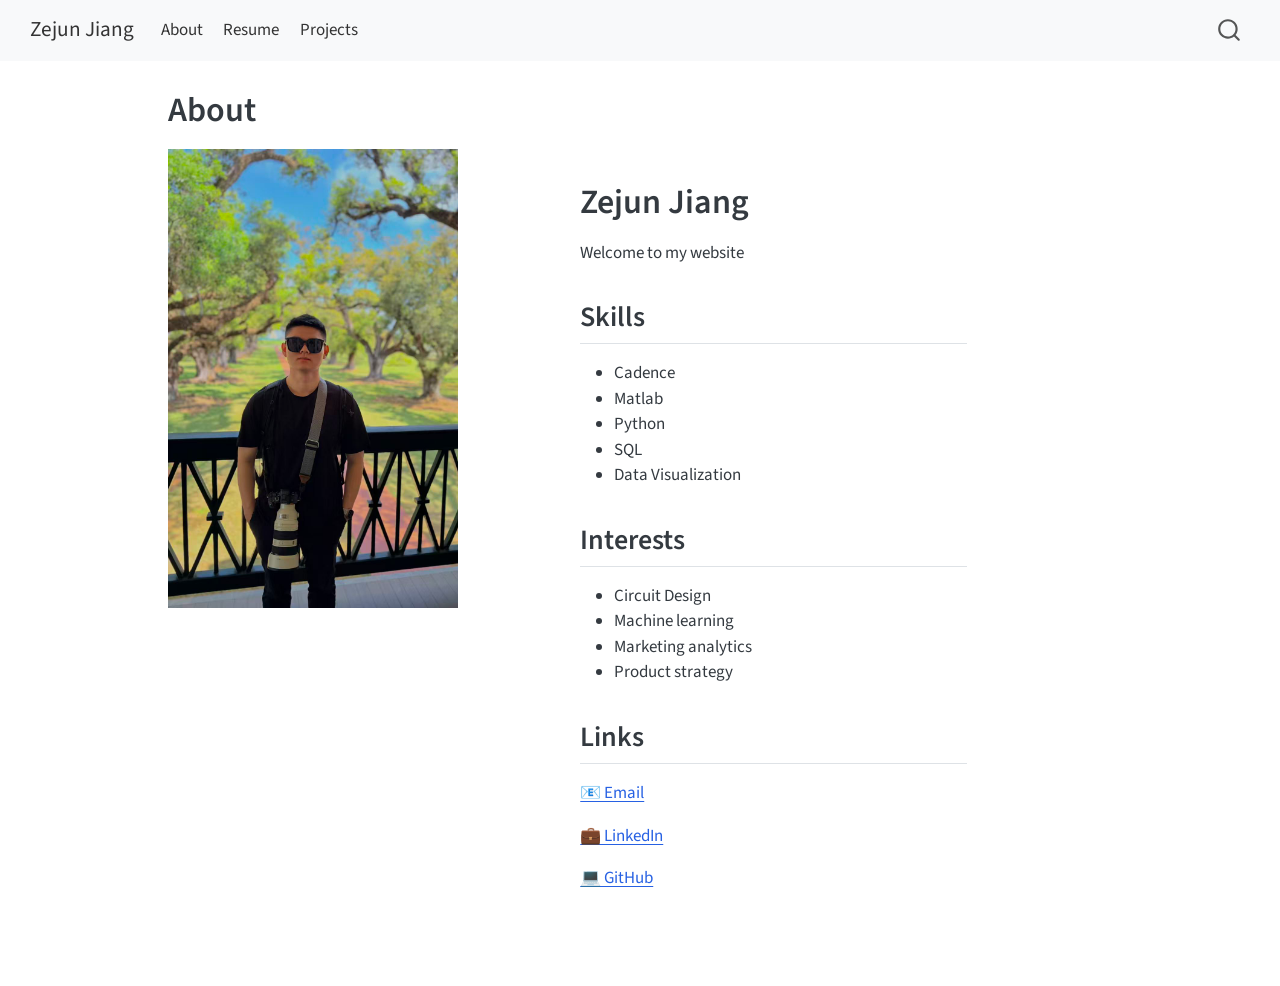
==== docs/index.html @ 67fb1007 "update website" ====
<!DOCTYPE html>
<html xmlns="http://www.w3.org/1999/xhtml" lang="en" xml:lang="en"><head>

<meta charset="utf-8">
<meta name="generator" content="quarto-1.9.36">

<meta name="viewport" content="width=device-width, initial-scale=1.0, user-scalable=yes">


<title>About – Zejun Jiang</title>
<style>
/* Default styles provided by pandoc.
** See https://pandoc.org/MANUAL.html#variables-for-html for config info.
*/
code{white-space: pre-wrap;}
span.smallcaps{font-variant: small-caps;}
div.columns{display: flex; gap: min(4vw, 1.5em);}
div.column{flex: auto; overflow-x: auto;}
div.hanging-indent{margin-left: 1.5em; text-indent: -1.5em;}
ul.task-list{list-style: none;}
ul.task-list li input[type="checkbox"] {
  width: 0.8em;
  margin: 0 0.8em 0.2em -1em; /* quarto-specific, see https://github.com/quarto-dev/quarto-cli/issues/4556 */ 
  vertical-align: middle;
}
</style>


<script src="site_libs/quarto-nav/quarto-nav.js"></script>
<script src="site_libs/quarto-nav/headroom.min.js"></script>
<script src="site_libs/clipboard/clipboard.min.js"></script>
<script src="site_libs/quarto-search/autocomplete.umd.js"></script>
<script src="site_libs/quarto-search/fuse.min.js"></script>
<script src="site_libs/quarto-search/quarto-search.js"></script>
<meta name="quarto:offset" content="./">
<script src="site_libs/quarto-html/quarto.js" type="module"></script>
<script src="site_libs/quarto-html/tabsets/tabsets.js" type="module"></script>
<script src="site_libs/quarto-html/popper.min.js"></script>
<script src="site_libs/quarto-html/tippy.umd.min.js"></script>
<script src="site_libs/quarto-html/anchor.min.js"></script>
<link href="site_libs/quarto-html/tippy.css" rel="stylesheet">
<link href="site_libs/quarto-html/quarto-syntax-highlighting-845c23b38eaddc0f92fda52bfe77a8c8.css" rel="stylesheet" id="quarto-text-highlighting-styles">
<script src="site_libs/bootstrap/bootstrap.min.js"></script>
<link href="site_libs/bootstrap/bootstrap-icons.css" rel="stylesheet">
<link href="site_libs/bootstrap/bootstrap-158031087360bce0ff56dc785ce39e06.min.css" rel="stylesheet" append-hash="true" id="quarto-bootstrap" data-mode="light">
<script id="quarto-search-options" type="application/json">{
  "location": "navbar",
  "copy-button": false,
  "collapse-after": 3,
  "panel-placement": "end",
  "type": "overlay",
  "limit": 50,
  "keyboard-shortcut": [
    "f",
    "/",
    "s"
  ],
  "show-item-context": false,
  "language": {
    "search-no-results-text": "No results",
    "search-matching-documents-text": "matching documents",
    "search-copy-link-title": "Copy link to search",
    "search-hide-matches-text": "Hide additional matches",
    "search-more-match-text": "more match in this document",
    "search-more-matches-text": "more matches in this document",
    "search-clear-button-title": "Clear",
    "search-text-placeholder": "",
    "search-detached-cancel-button-title": "Cancel",
    "search-submit-button-title": "Submit",
    "search-label": "Search"
  }
}</script>


<link rel="stylesheet" href="styles.css">
</head>

<body class="nav-fixed quarto-light">

<div id="quarto-search-results"></div>
  <header id="quarto-header" class="headroom fixed-top">
    <nav class="navbar navbar-expand-lg " data-bs-theme="dark">
      <div class="navbar-container container-fluid">
      <div class="navbar-brand-container mx-auto">
    <a class="navbar-brand" href="./index.html">
    <span class="navbar-title">Zejun Jiang</span>
    </a>
  </div>
            <div id="quarto-search" class="" title="Search"></div>
          <button class="navbar-toggler" type="button" data-bs-toggle="collapse" data-bs-target="#navbarCollapse" aria-controls="navbarCollapse" role="menu" aria-expanded="false" aria-label="Toggle navigation" onclick="if (window.quartoToggleHeadroom) { window.quartoToggleHeadroom(); }">
  <span class="navbar-toggler-icon"></span>
</button>
          <div class="collapse navbar-collapse" id="navbarCollapse">
            <ul class="navbar-nav navbar-nav-scroll me-auto">
  <li class="nav-item">
    <a class="nav-link active" href="./index.html" aria-current="page"> 
<span class="menu-text">About</span></a>
  </li>  
  <li class="nav-item">
    <a class="nav-link" href="./resume.html"> 
<span class="menu-text">Resume</span></a>
  </li>  
  <li class="nav-item">
    <a class="nav-link" href="./projects.html"> 
<span class="menu-text">Projects</span></a>
  </li>  
</ul>
          </div> <!-- /navcollapse -->
            <div class="quarto-navbar-tools">
</div>
      </div> <!-- /container-fluid -->
    </nav>
</header>
<!-- content -->
<div id="quarto-content" class="quarto-container page-columns page-rows-contents page-layout-article page-navbar">
<!-- sidebar -->
<!-- margin-sidebar -->
    <div id="quarto-margin-sidebar" class="sidebar margin-sidebar zindex-bottom">
        
    </div>
<!-- main -->
<main class="content" id="quarto-document-content">

<header id="title-block-header" class="quarto-title-block default">
<div class="quarto-title">
<h1 class="title">About</h1>
</div>



<div class="quarto-title-meta">

    
  
    
  </div>
  


</header>


<div class="grid">
<div class="g-col-6">
<p><img src="files/linbei.jpg" class="img-fluid" style="width:75.0%"></p>
</div>
<section id="zejun-jiang" class="level1 g-col-6">
<h1>Zejun Jiang</h1>
<p>Welcome to my website</p>
<section id="skills" class="level2">
<h2 class="anchored" data-anchor-id="skills">Skills</h2>
<ul>
<li>Cadence</li>
<li>Matlab</li>
<li>Python</li>
<li>SQL</li>
<li>Data Visualization</li>
</ul>
</section>
<section id="interests" class="level2">
<h2 class="anchored" data-anchor-id="interests">Interests</h2>
<ul>
<li>Circuit Design</li>
<li>Machine learning</li>
<li>Marketing analytics</li>
<li>Product strategy</li>
</ul>
</section>
<section id="links" class="level2">
<h2 class="anchored" data-anchor-id="links">Links</h2>
<p><a href="mailto:zej003@ucsd.edu">📧 Email</a></p>
<p><a href="https://linkedin.com/in/yourname">💼 LinkedIn</a></p>
<p><a href="https://github.com/yourname">💻 GitHub</a></p>


</section>
</section>
</div>

</main> <!-- /main -->
<script id="quarto-html-after-body" type="application/javascript">
  window.document.addEventListener("DOMContentLoaded", function (event) {
    const icon = "";
    const anchorJS = new window.AnchorJS();
    anchorJS.options = {
      placement: 'right',
      icon: icon
    };
    anchorJS.add('.anchored');
    const isCodeAnnotation = (el) => {
      for (const clz of el.classList) {
        if (clz.startsWith('code-annotation-')) {                     
          return true;
        }
      }
      return false;
    }
    const onCopySuccess = function(e) {
      // button target
      const button = e.trigger;
      // don't keep focus
      button.blur();
      // flash "checked"
      button.classList.add('code-copy-button-checked');
      var currentTitle = button.getAttribute("title");
      button.setAttribute("title", "Copied!");
      let tooltip;
      if (window.bootstrap) {
        button.setAttribute("data-bs-toggle", "tooltip");
        button.setAttribute("data-bs-placement", "left");
        button.setAttribute("data-bs-title", "Copied!");
        tooltip = new bootstrap.Tooltip(button, 
          { trigger: "manual", 
            customClass: "code-copy-button-tooltip",
            offset: [0, -8]});
        tooltip.show();    
      }
      setTimeout(function() {
        if (tooltip) {
          tooltip.hide();
          button.removeAttribute("data-bs-title");
          button.removeAttribute("data-bs-toggle");
          button.removeAttribute("data-bs-placement");
        }
        button.setAttribute("title", currentTitle);
        button.classList.remove('code-copy-button-checked');
      }, 1000);
      // clear code selection
      e.clearSelection();
    }
    const getTextToCopy = function(trigger) {
      const outerScaffold = trigger.parentElement.cloneNode(true);
      const codeEl = outerScaffold.querySelector('code');
      for (const childEl of codeEl.children) {
        if (isCodeAnnotation(childEl)) {
          childEl.remove();
        }
      }
      return codeEl.innerText;
    }
    const clipboard = new window.ClipboardJS('.code-copy-button:not([data-in-quarto-modal])', {
      text: getTextToCopy
    });
    clipboard.on('success', onCopySuccess);
    if (window.document.getElementById('quarto-embedded-source-code-modal')) {
      const clipboardModal = new window.ClipboardJS('.code-copy-button[data-in-quarto-modal]', {
        text: getTextToCopy,
        container: window.document.getElementById('quarto-embedded-source-code-modal')
      });
      clipboardModal.on('success', onCopySuccess);
    }
      var localhostRegex = new RegExp(/^(?:http|https):\/\/localhost\:?[0-9]*\//);
      var mailtoRegex = new RegExp(/^mailto:/);
        var filterRegex = new RegExp('/' + window.location.host + '/');
      var isInternal = (href) => {
          return filterRegex.test(href) || localhostRegex.test(href) || mailtoRegex.test(href);
      }
      // Inspect non-navigation links and adorn them if external
     var links = window.document.querySelectorAll('a[href]:not(.nav-link):not(.navbar-brand):not(.toc-action):not(.sidebar-link):not(.sidebar-item-toggle):not(.pagination-link):not(.no-external):not([aria-hidden]):not(.dropdown-item):not(.quarto-navigation-tool):not(.about-link)');
      for (var i=0; i<links.length; i++) {
        const link = links[i];
        if (!isInternal(link.href)) {
          // undo the damage that might have been done by quarto-nav.js in the case of
          // links that we want to consider external
          if (link.dataset.originalHref !== undefined) {
            link.href = link.dataset.originalHref;
          }
        }
      }
    function tippyHover(el, contentFn, onTriggerFn, onUntriggerFn) {
      const config = {
        allowHTML: true,
        maxWidth: 500,
        delay: 100,
        arrow: false,
        appendTo: function(el) {
            return el.parentElement;
        },
        interactive: true,
        interactiveBorder: 10,
        theme: 'quarto',
        placement: 'bottom-start',
      };
      if (contentFn) {
        config.content = contentFn;
      }
      if (onTriggerFn) {
        config.onTrigger = onTriggerFn;
      }
      if (onUntriggerFn) {
        config.onUntrigger = onUntriggerFn;
      }
      window.tippy(el, config); 
    }
    const noterefs = window.document.querySelectorAll('a[role="doc-noteref"]');
    for (var i=0; i<noterefs.length; i++) {
      const ref = noterefs[i];
      tippyHover(ref, function() {
        // use id or data attribute instead here
        let href = ref.getAttribute('data-footnote-href') || ref.getAttribute('href');
        try { href = new URL(href).hash; } catch {}
        const id = href.replace(/^#\/?/, "");
        const note = window.document.getElementById(id);
        if (note) {
          return note.innerHTML;
        } else {
          return "";
        }
      });
    }
    const xrefs = window.document.querySelectorAll('a.quarto-xref');
    const processXRef = (id, note) => {
      // Strip column container classes
      const stripColumnClz = (el) => {
        el.classList.remove("page-full", "page-columns");
        if (el.children) {
          for (const child of el.children) {
            stripColumnClz(child);
          }
        }
      }
      stripColumnClz(note)
      if (id === null || id.startsWith('sec-')) {
        // Special case sections, only their first couple elements
        const container = document.createElement("div");
        if (note.children && note.children.length > 2) {
          container.appendChild(note.children[0].cloneNode(true));
          for (let i = 1; i < note.children.length; i++) {
            const child = note.children[i];
            if (child.tagName === "P" && child.innerText === "") {
              continue;
            } else {
              container.appendChild(child.cloneNode(true));
              break;
            }
          }
          if (window.Quarto?.typesetMath) {
            window.Quarto.typesetMath(container);
          }
          return container.innerHTML
        } else {
          if (window.Quarto?.typesetMath) {
            window.Quarto.typesetMath(note);
          }
          return note.innerHTML;
        }
      } else {
        // Remove any anchor links if they are present
        const anchorLink = note.querySelector('a.anchorjs-link');
        if (anchorLink) {
          anchorLink.remove();
        }
        if (window.Quarto?.typesetMath) {
          window.Quarto.typesetMath(note);
        }
        if (note.classList.contains("callout")) {
          return note.outerHTML;
        } else {
          return note.innerHTML;
        }
      }
    }
    for (var i=0; i<xrefs.length; i++) {
      const xref = xrefs[i];
      tippyHover(xref, undefined, function(instance) {
        instance.disable();
        let url = xref.getAttribute('href');
        let hash = undefined; 
        if (url.startsWith('#')) {
          hash = url;
        } else {
          try { hash = new URL(url).hash; } catch {}
        }
        if (hash) {
          const id = hash.replace(/^#\/?/, "");
          const note = window.document.getElementById(id);
          if (note !== null) {
            try {
              const html = processXRef(id, note.cloneNode(true));
              instance.setContent(html);
            } finally {
              instance.enable();
              instance.show();
            }
          } else {
            // See if we can fetch this
            fetch(url.split('#')[0])
            .then(res => res.text())
            .then(html => {
              const parser = new DOMParser();
              const htmlDoc = parser.parseFromString(html, "text/html");
              const note = htmlDoc.getElementById(id);
              if (note !== null) {
                const html = processXRef(id, note);
                instance.setContent(html);
              } 
            }).finally(() => {
              instance.enable();
              instance.show();
            });
          }
        } else {
          // See if we can fetch a full url (with no hash to target)
          // This is a special case and we should probably do some content thinning / targeting
          fetch(url)
          .then(res => res.text())
          .then(html => {
            const parser = new DOMParser();
            const htmlDoc = parser.parseFromString(html, "text/html");
            const note = htmlDoc.querySelector('main.content');
            if (note !== null) {
              // This should only happen for chapter cross references
              // (since there is no id in the URL)
              // remove the first header
              if (note.children.length > 0 && note.children[0].tagName === "HEADER") {
                note.children[0].remove();
              }
              const html = processXRef(null, note);
              instance.setContent(html);
            } 
          }).finally(() => {
            instance.enable();
            instance.show();
          });
        }
      }, function(instance) {
      });
    }
        let selectedAnnoteEl;
        const selectorForAnnotation = ( cell, annotation) => {
          let cellAttr = 'data-code-cell="' + cell + '"';
          let lineAttr = 'data-code-annotation="' +  annotation + '"';
          const selector = 'span[' + cellAttr + '][' + lineAttr + ']';
          return selector;
        }
        const selectCodeLines = (annoteEl) => {
          const doc = window.document;
          const targetCell = annoteEl.getAttribute("data-target-cell");
          const targetAnnotation = annoteEl.getAttribute("data-target-annotation");
          const annoteSpan = window.document.querySelector(selectorForAnnotation(targetCell, targetAnnotation));
          const lines = annoteSpan.getAttribute("data-code-lines").split(",");
          const lineIds = lines.map((line) => {
            return targetCell + "-" + line;
          })
          let top = null;
          let height = null;
          let parent = null;
          if (lineIds.length > 0) {
              //compute the position of the single el (top and bottom and make a div)
              const el = window.document.getElementById(lineIds[0]);
              top = el.offsetTop;
              height = el.offsetHeight;
              parent = el.parentElement.parentElement;
            if (lineIds.length > 1) {
              const lastEl = window.document.getElementById(lineIds[lineIds.length - 1]);
              const bottom = lastEl.offsetTop + lastEl.offsetHeight;
              height = bottom - top;
            }
            if (top !== null && height !== null && parent !== null) {
              // cook up a div (if necessary) and position it 
              let div = window.document.getElementById("code-annotation-line-highlight");
              if (div === null) {
                div = window.document.createElement("div");
                div.setAttribute("id", "code-annotation-line-highlight");
                div.style.position = 'absolute';
                parent.appendChild(div);
              }
              div.style.top = top - 2 + "px";
              div.style.height = height + 4 + "px";
              div.style.left = 0;
              let gutterDiv = window.document.getElementById("code-annotation-line-highlight-gutter");
              if (gutterDiv === null) {
                gutterDiv = window.document.createElement("div");
                gutterDiv.setAttribute("id", "code-annotation-line-highlight-gutter");
                gutterDiv.style.position = 'absolute';
                const codeCell = window.document.getElementById(targetCell);
                const gutter = codeCell.querySelector('.code-annotation-gutter');
                gutter.appendChild(gutterDiv);
              }
              gutterDiv.style.top = top - 2 + "px";
              gutterDiv.style.height = height + 4 + "px";
            }
            selectedAnnoteEl = annoteEl;
          }
        };
        const unselectCodeLines = () => {
          const elementsIds = ["code-annotation-line-highlight", "code-annotation-line-highlight-gutter"];
          elementsIds.forEach((elId) => {
            const div = window.document.getElementById(elId);
            if (div) {
              div.remove();
            }
          });
          selectedAnnoteEl = undefined;
        };
          // Handle positioning of the toggle
      window.addEventListener(
        "resize",
        throttle(() => {
          elRect = undefined;
          if (selectedAnnoteEl) {
            selectCodeLines(selectedAnnoteEl);
          }
        }, 10)
      );
      function throttle(fn, ms) {
      let throttle = false;
      let timer;
        return (...args) => {
          if(!throttle) { // first call gets through
              fn.apply(this, args);
              throttle = true;
          } else { // all the others get throttled
              if(timer) clearTimeout(timer); // cancel #2
              timer = setTimeout(() => {
                fn.apply(this, args);
                timer = throttle = false;
              }, ms);
          }
        };
      }
        // Attach click handler to the DT
        const annoteDls = window.document.querySelectorAll('dt[data-target-cell]');
        for (const annoteDlNode of annoteDls) {
          annoteDlNode.addEventListener('click', (event) => {
            const clickedEl = event.target;
            if (clickedEl !== selectedAnnoteEl) {
              unselectCodeLines();
              const activeEl = window.document.querySelector('dt[data-target-cell].code-annotation-active');
              if (activeEl) {
                activeEl.classList.remove('code-annotation-active');
              }
              selectCodeLines(clickedEl);
              clickedEl.classList.add('code-annotation-active');
            } else {
              // Unselect the line
              unselectCodeLines();
              clickedEl.classList.remove('code-annotation-active');
            }
          });
        }
    const findCites = (el) => {
      const parentEl = el.parentElement;
      if (parentEl) {
        const cites = parentEl.dataset.cites;
        if (cites) {
          return {
            el,
            cites: cites.split(' ')
          };
        } else {
          return findCites(el.parentElement)
        }
      } else {
        return undefined;
      }
    };
    var bibliorefs = window.document.querySelectorAll('a[role="doc-biblioref"]');
    for (var i=0; i<bibliorefs.length; i++) {
      const ref = bibliorefs[i];
      const citeInfo = findCites(ref);
      if (citeInfo) {
        tippyHover(citeInfo.el, function() {
          var popup = window.document.createElement('div');
          citeInfo.cites.forEach(function(cite) {
            var citeDiv = window.document.createElement('div');
            citeDiv.classList.add('hanging-indent');
            citeDiv.classList.add('csl-entry');
            var biblioDiv = window.document.getElementById('ref-' + cite);
            if (biblioDiv) {
              citeDiv.innerHTML = biblioDiv.innerHTML;
            }
            popup.appendChild(citeDiv);
          });
          return popup.innerHTML;
        });
      }
    }
  });
  </script>
</div> <!-- /content -->




</body></html>
---- docs/site_libs/quarto-html/tippy.css ----
.tippy-box[data-animation=fade][data-state=hidden]{opacity:0}[data-tippy-root]{max-width:calc(100vw - 10px)}.tippy-box{position:relative;background-color:#333;color:#fff;border-radius:4px;font-size:14px;line-height:1.4;white-space:normal;outline:0;transition-property:transform,visibility,opacity}.tippy-box[data-placement^=top]>.tippy-arrow{bottom:0}.tippy-box[data-placement^=top]>.tippy-arrow:before{bottom:-7px;left:0;border-width:8px 8px 0;border-top-color:initial;transform-origin:center top}.tippy-box[data-placement^=bottom]>.tippy-arrow{top:0}.tippy-box[data-placement^=bottom]>.tippy-arrow:before{top:-7px;left:0;border-width:0 8px 8px;border-bottom-color:initial;transform-origin:center bottom}.tippy-box[data-placement^=left]>.tippy-arrow{right:0}.tippy-box[data-placement^=left]>.tippy-arrow:before{border-width:8px 0 8px 8px;border-left-color:initial;right:-7px;transform-origin:center left}.tippy-box[data-placement^=right]>.tippy-arrow{left:0}.tippy-box[data-placement^=right]>.tippy-arrow:before{left:-7px;border-width:8px 8px 8px 0;border-right-color:initial;transform-origin:center right}.tippy-box[data-inertia][data-state=visible]{transition-timing-function:cubic-bezier(.54,1.5,.38,1.11)}.tippy-arrow{width:16px;height:16px;color:#333}.tippy-arrow:before{content:"";position:absolute;border-color:transparent;border-style:solid}.tippy-content{position:relative;padding:5px 9px;z-index:1}
---- docs/site_libs/quarto-html/quarto-syntax-highlighting-845c23b38eaddc0f92fda52bfe77a8c8.css ----
/* quarto syntax highlight colors */
:root {
  --quarto-hl-ot-color: #003B4F;
  --quarto-hl-at-color: #657422;
  --quarto-hl-ss-color: #20794D;
  --quarto-hl-an-color: #5E5E5E;
  --quarto-hl-fu-color: #4758AB;
  --quarto-hl-st-color: #20794D;
  --quarto-hl-cf-color: #003B4F;
  --quarto-hl-op-color: #5E5E5E;
  --quarto-hl-er-color: #AD0000;
  --quarto-hl-bn-color: #AD0000;
  --quarto-hl-al-color: #AD0000;
  --quarto-hl-va-color: #111111;
  --quarto-hl-bu-color: inherit;
  --quarto-hl-ex-color: inherit;
  --quarto-hl-pp-color: #AD0000;
  --quarto-hl-in-color: #5E5E5E;
  --quarto-hl-vs-color: #20794D;
  --quarto-hl-wa-color: #5E5E5E;
  --quarto-hl-do-color: #5E5E5E;
  --quarto-hl-im-color: #00769E;
  --quarto-hl-ch-color: #20794D;
  --quarto-hl-dt-color: #AD0000;
  --quarto-hl-fl-color: #AD0000;
  --quarto-hl-co-color: #5E5E5E;
  --quarto-hl-cv-color: #5E5E5E;
  --quarto-hl-cn-color: #8f5902;
  --quarto-hl-sc-color: #5E5E5E;
  --quarto-hl-dv-color: #AD0000;
  --quarto-hl-kw-color: #003B4F;
}

/* other quarto variables */
:root {
  --quarto-font-monospace: SFMono-Regular, Menlo, Monaco, Consolas, "Liberation Mono", "Courier New", monospace;
}

/* syntax highlight based on Pandoc's rules */
pre > code.sourceCode > span {
  color: #003B4F;
}

code.sourceCode > span {
  color: #003B4F;
}

div.sourceCode,
div.sourceCode pre.sourceCode {
  color: #003B4F;
}

/* Normal */
code span {
  color: #003B4F;
}

/* Alert */
code span.al {
  color: #AD0000;
  font-style: inherit;
}

/* Annotation */
code span.an {
  color: #5E5E5E;
  font-style: inherit;
}

/* Attribute */
code span.at {
  color: #657422;
  font-style: inherit;
}

/* BaseN */
code span.bn {
  color: #AD0000;
  font-style: inherit;
}

/* BuiltIn */
code span.bu {
  font-style: inherit;
}

/* ControlFlow */
code span.cf {
  color: #003B4F;
  font-weight: bold;
  font-style: inherit;
}

/* Char */
code span.ch {
  color: #20794D;
  font-style: inherit;
}

/* Constant */
code span.cn {
  color: #8f5902;
  font-style: inherit;
}

/* Comment */
code span.co {
  color: #5E5E5E;
  font-style: inherit;
}

/* CommentVar */
code span.cv {
  color: #5E5E5E;
  font-style: italic;
}

/* Documentation */
code span.do {
  color: #5E5E5E;
  font-style: italic;
}

/* DataType */
code span.dt {
  color: #AD0000;
  font-style: inherit;
}

/* DecVal */
code span.dv {
  color: #AD0000;
  font-style: inherit;
}

/* Error */
code span.er {
  color: #AD0000;
  font-style: inherit;
}

/* Extension */
code span.ex {
  font-style: inherit;
}

/* Float */
code span.fl {
  color: #AD0000;
  font-style: inherit;
}

/* Function */
code span.fu {
  color: #4758AB;
  font-style: inherit;
}

/* Import */
code span.im {
  color: #00769E;
  font-style: inherit;
}

/* Information */
code span.in {
  color: #5E5E5E;
  font-style: inherit;
}

/* Keyword */
code span.kw {
  color: #003B4F;
  font-weight: bold;
  font-style: inherit;
}

/* Operator */
code span.op {
  color: #5E5E5E;
  font-style: inherit;
}

/* Other */
code span.ot {
  color: #003B4F;
  font-style: inherit;
}

/* Preprocessor */
code span.pp {
  color: #AD0000;
  font-style: inherit;
}

/* SpecialChar */
code span.sc {
  color: #5E5E5E;
  font-style: inherit;
}

/* SpecialString */
code span.ss {
  color: #20794D;
  font-style: inherit;
}

/* String */
code span.st {
  color: #20794D;
  font-style: inherit;
}

/* Variable */
code span.va {
  color: #111111;
  font-style: inherit;
}

/* VerbatimString */
code span.vs {
  color: #20794D;
  font-style: inherit;
}

/* Warning */
code span.wa {
  color: #5E5E5E;
  font-style: italic;
}

.prevent-inlining {
  content: "</";
}

/*# sourceMappingURL=ac89f0bb514bba72461919f78549e31c.css.map */
---- docs/styles.css ----
.about a {
  display: inline-block;
  margin: 6px 8px 6px 0;
  padding: 8px 14px;
  border-radius: 8px;
  background-color: #1f4e79;
  color: white !important;
  text-decoration: none;
  transition: background-color 0.2s ease, transform 0.2s ease;
}

.about a:hover {
  background-color: #163a5f;
  transform: translateY(-2px);
}

.navbar a {
  color: #333 !important;
}

.navbar a:hover {
  color: #1f4e79 !important;
}
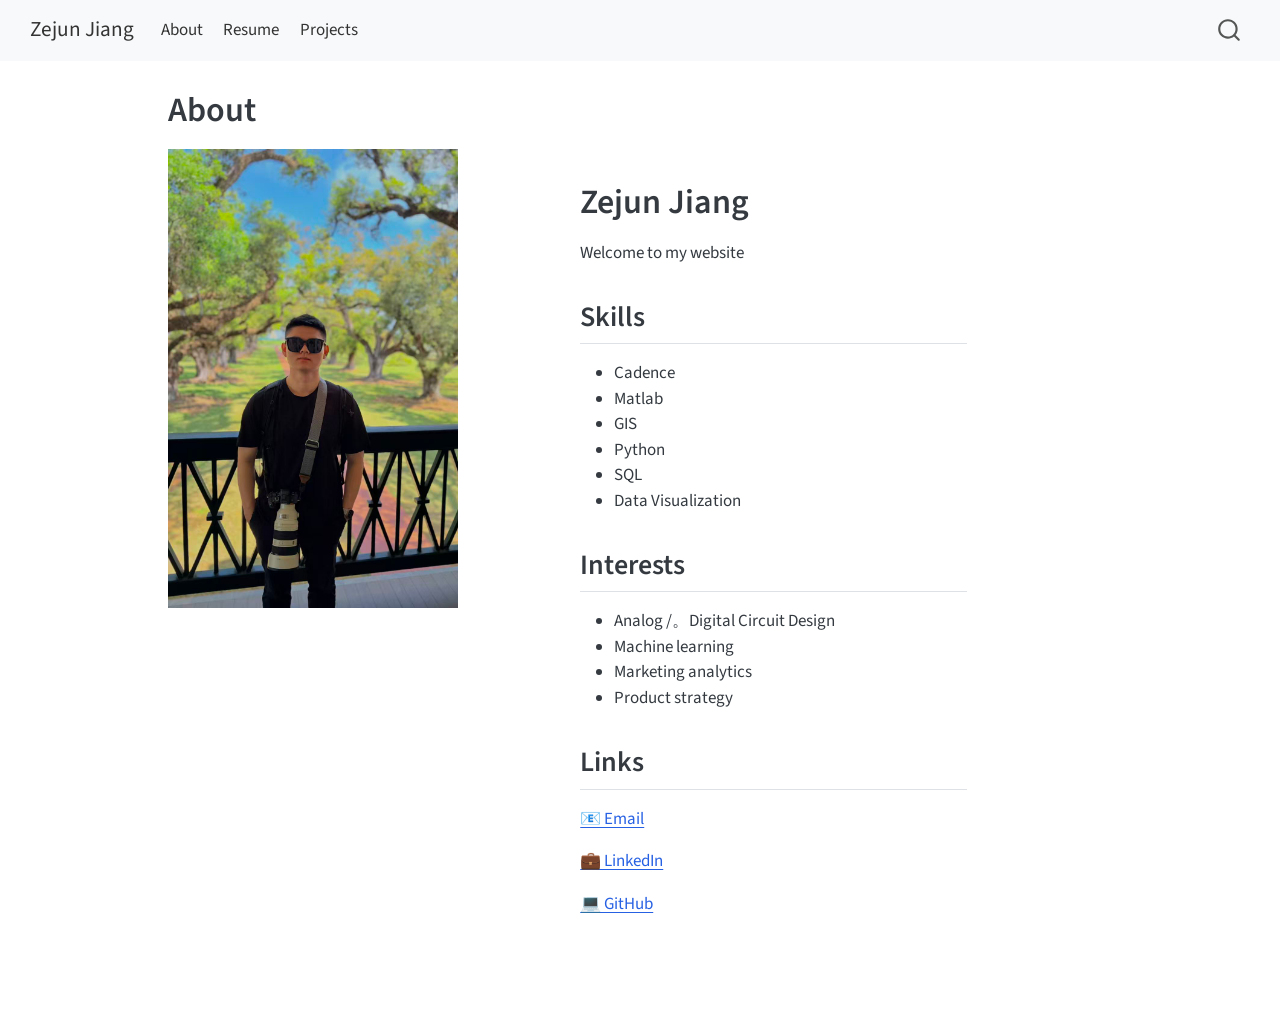
==== commit 03ae8aae: "update" ====
--- a/docs/index.html
+++ b/docs/index.html
@@ -152,6 +152,7 @@
 <ul>
 <li>Cadence</li>
 <li>Matlab</li>
+<li>GIS</li>
 <li>Python</li>
 <li>SQL</li>
 <li>Data Visualization</li>
@@ -160,7 +161,7 @@
 <section id="interests" class="level2">
 <h2 class="anchored" data-anchor-id="interests">Interests</h2>
 <ul>
-<li>Circuit Design</li>
+<li>Analog /。Digital Circuit Design</li>
 <li>Machine learning</li>
 <li>Marketing analytics</li>
 <li>Product strategy</li>
@@ -170,7 +171,7 @@
 <h2 class="anchored" data-anchor-id="links">Links</h2>
 <p><a href="mailto:zej003@ucsd.edu">📧 Email</a></p>
 <p><a href="https://linkedin.com/in/yourname">💼 LinkedIn</a></p>
-<p><a href="https://github.com/yourname">💻 GitHub</a></p>
+<p><a href="https://github.com/rsm-zej003">💻 GitHub</a></p>
 
 
 </section>
--- a/docs/styles.css
+++ b/docs/styles.css
@@ -1,5 +1,4 @@
-
-.about a {
+.about .about-contents a {
   display: inline-block;
   margin: 6px 8px 6px 0;
   padding: 8px 14px;
@@ -10,7 +9,7 @@
   transition: background-color 0.2s ease, transform 0.2s ease;
 }
 
-.about a:hover {
+.about .about-contents a:hover {
   background-color: #163a5f;
   transform: translateY(-2px);
 }
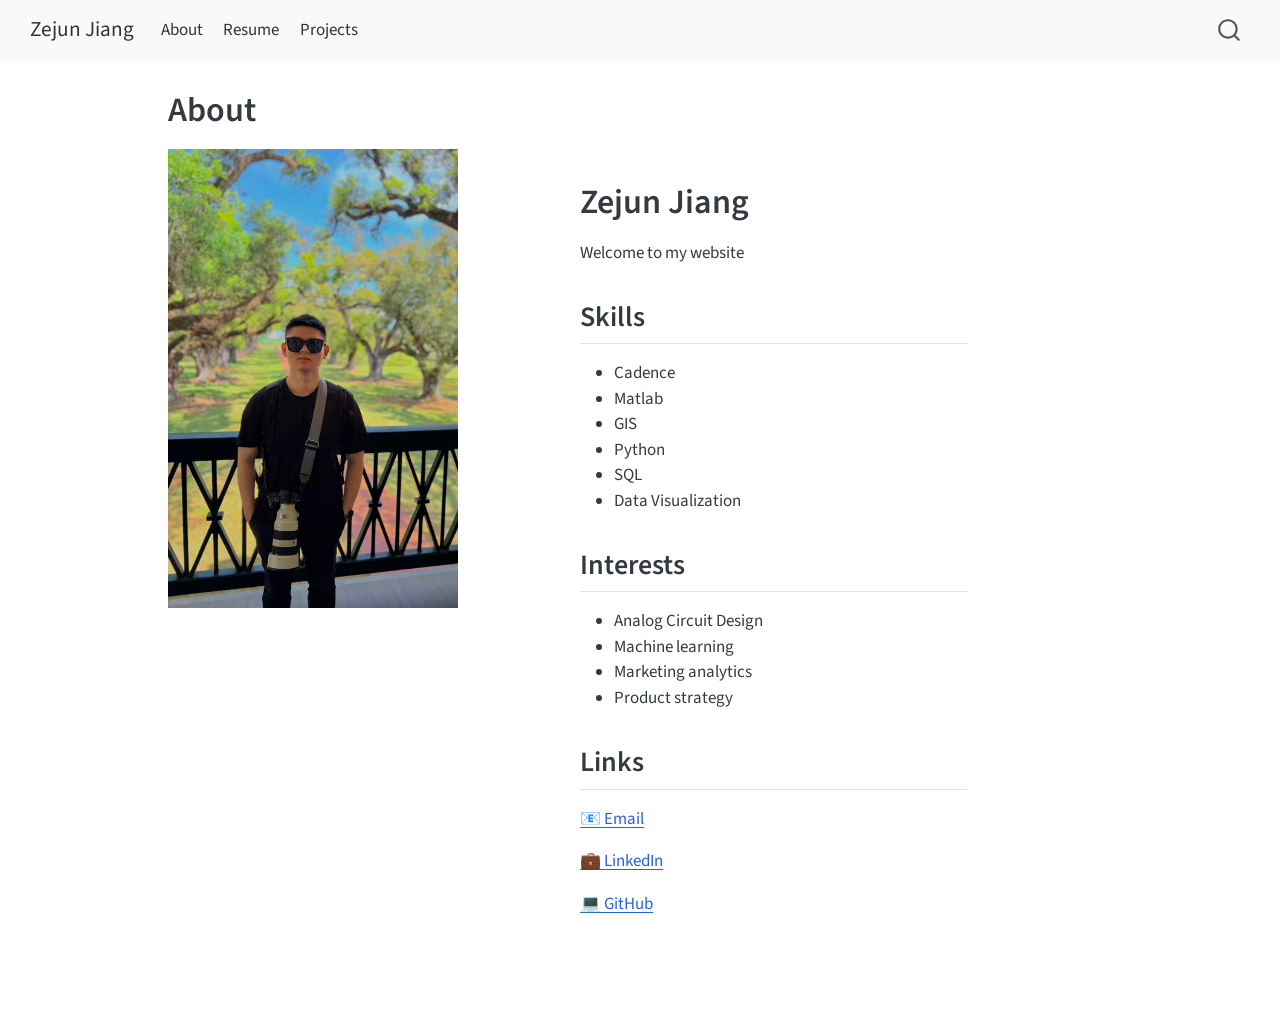
==== commit acca9870: "update" ====
--- a/docs/index.html
+++ b/docs/index.html
@@ -161,7 +161,7 @@
 <section id="interests" class="level2">
 <h2 class="anchored" data-anchor-id="interests">Interests</h2>
 <ul>
-<li>Analog /。Digital Circuit Design</li>
+<li>Analog Circuit Design</li>
 <li>Machine learning</li>
 <li>Marketing analytics</li>
 <li>Product strategy</li>
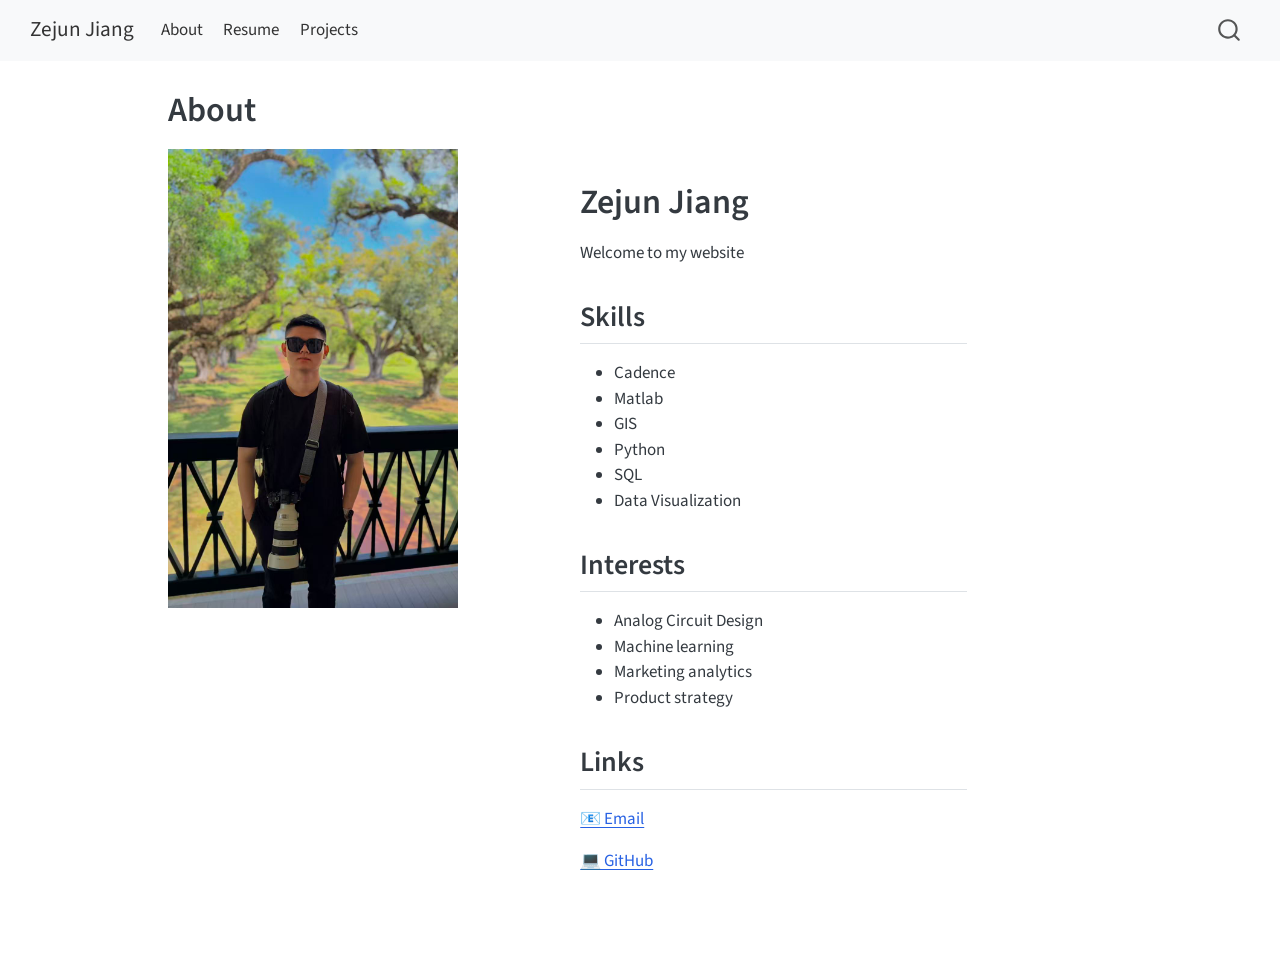
==== commit d9ba9cad: "update" ====
--- a/docs/index.html
+++ b/docs/index.html
@@ -170,7 +170,6 @@
 <section id="links" class="level2">
 <h2 class="anchored" data-anchor-id="links">Links</h2>
 <p><a href="mailto:zej003@ucsd.edu">📧 Email</a></p>
-<p><a href="https://linkedin.com/in/yourname">💼 LinkedIn</a></p>
 <p><a href="https://github.com/rsm-zej003">💻 GitHub</a></p>
 
 
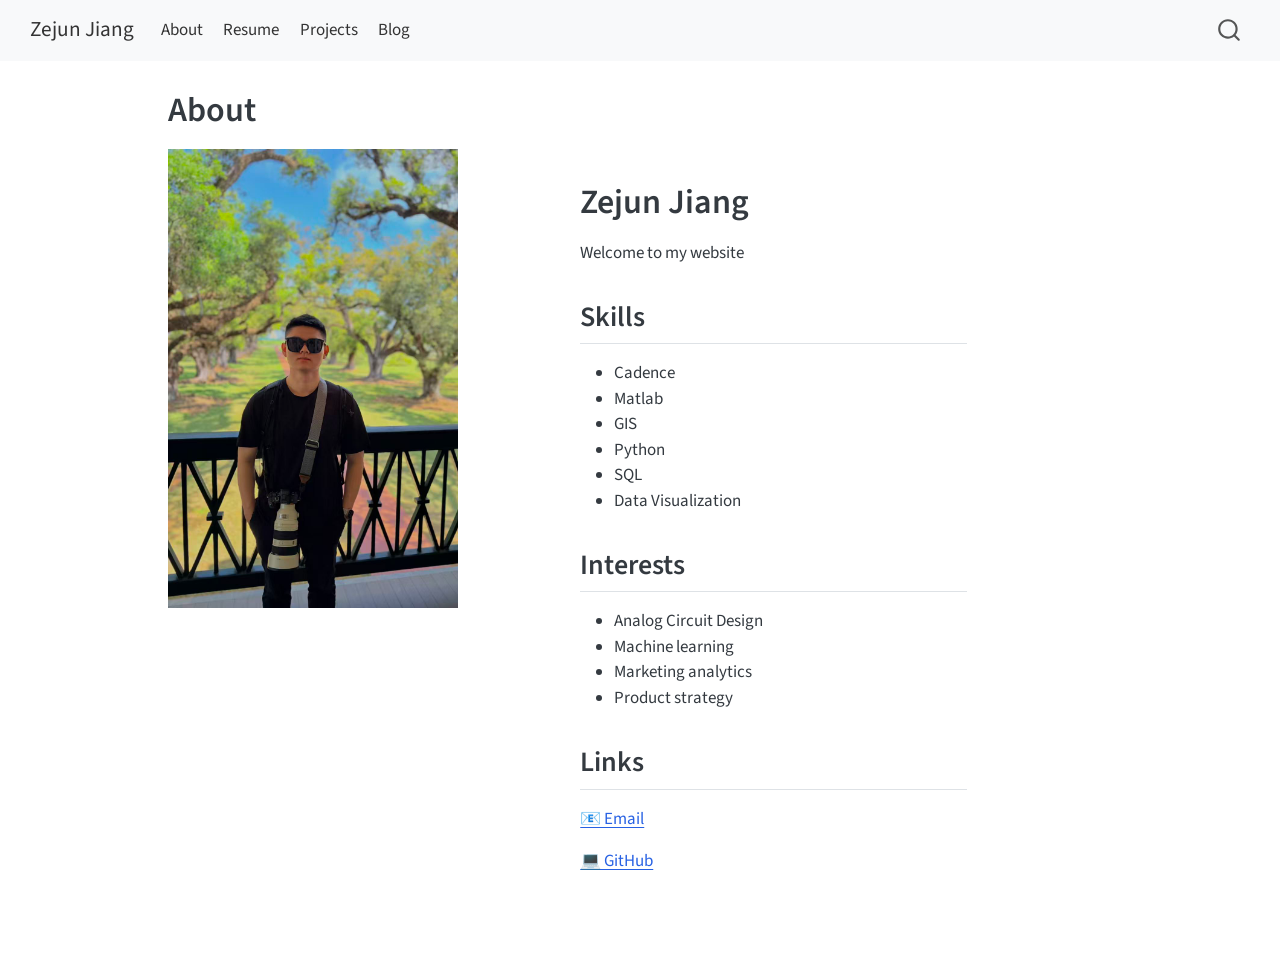
==== commit ecc42d13: "Add blog section with hw1 A/B testing post (template version)" ====
--- a/docs/index.html
+++ b/docs/index.html
@@ -104,6 +104,10 @@
     <a class="nav-link" href="./projects.html"> 
 <span class="menu-text">Projects</span></a>
   </li>  
+  <li class="nav-item">
+    <a class="nav-link" href="./posts.html"> 
+<span class="menu-text">Blog</span></a>
+  </li>  
 </ul>
           </div> <!-- /navcollapse -->
             <div class="quarto-navbar-tools">
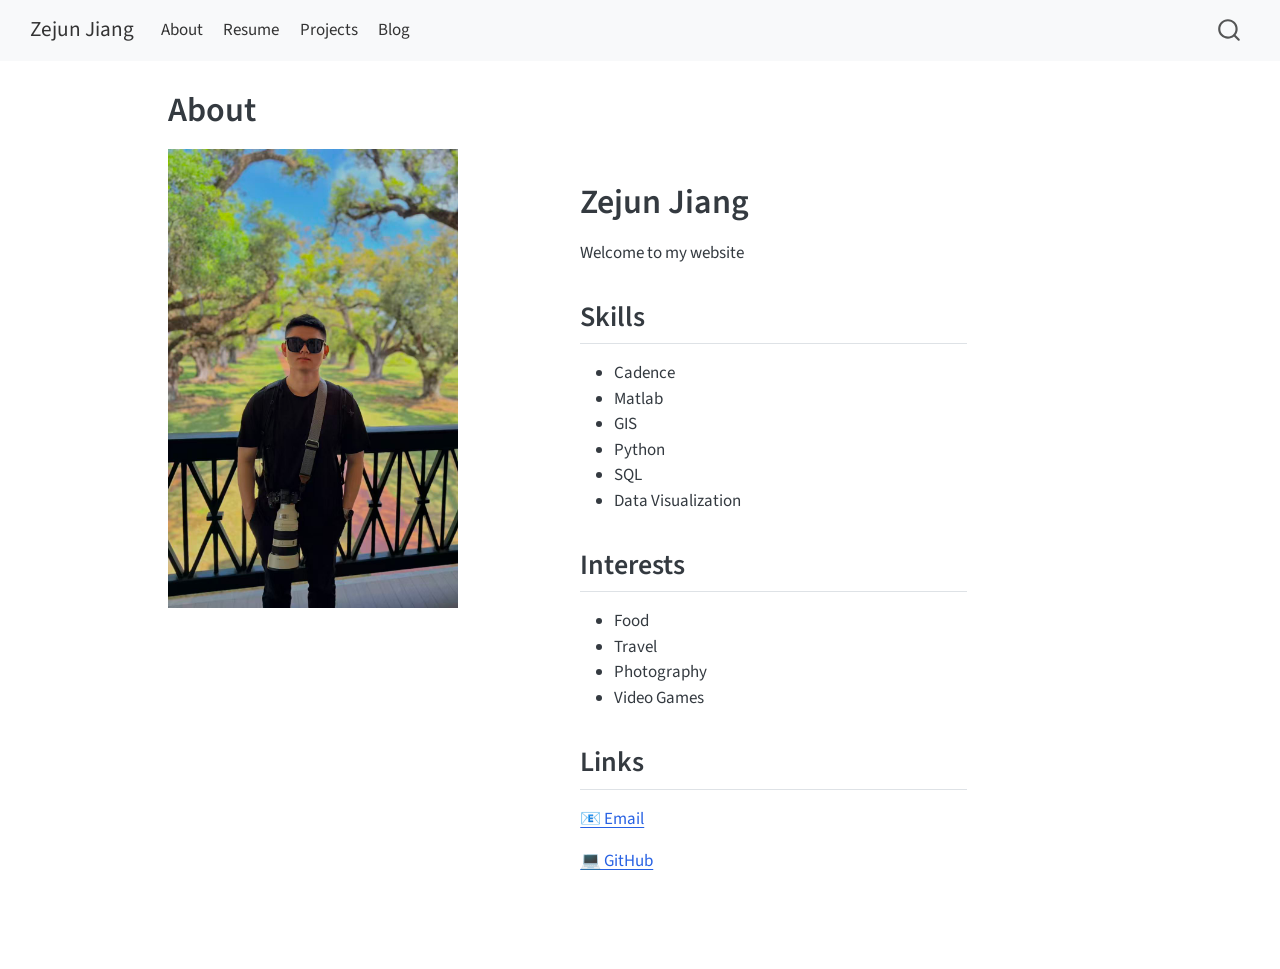
==== commit 9f6007e5: "update" ====
--- a/docs/index.html
+++ b/docs/index.html
@@ -165,10 +165,10 @@
 <section id="interests" class="level2">
 <h2 class="anchored" data-anchor-id="interests">Interests</h2>
 <ul>
-<li>Analog Circuit Design</li>
-<li>Machine learning</li>
-<li>Marketing analytics</li>
-<li>Product strategy</li>
+<li>Food</li>
+<li>Travel</li>
+<li>Photography</li>
+<li>Video Games</li>
 </ul>
 </section>
 <section id="links" class="level2">
